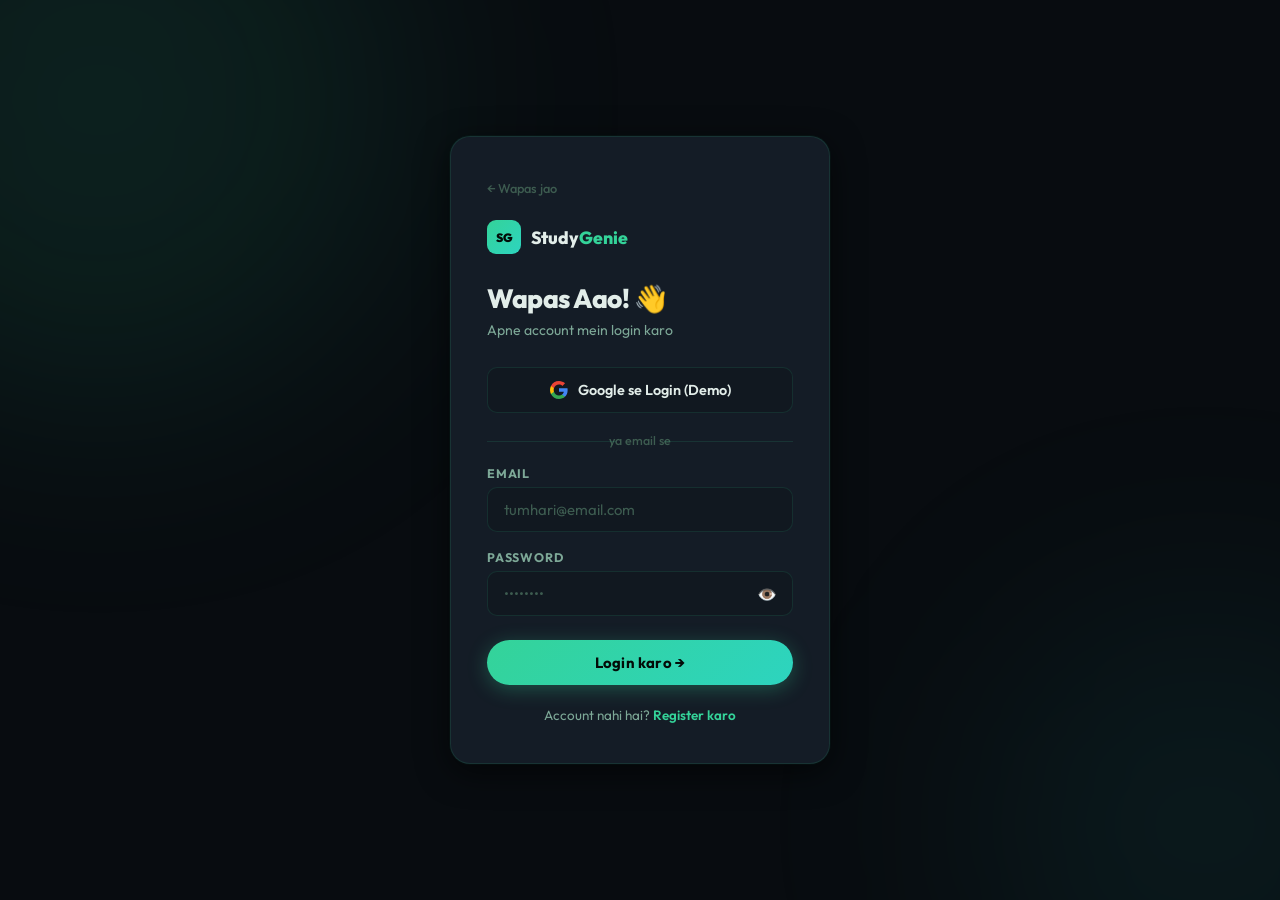
==== studygenie/static/pages/admin.html @ c03339e8 "Add files via upload" ====
<!DOCTYPE html>
<html lang="en">
<head>
  <meta charset="UTF-8"/><meta name="viewport" content="width=device-width, initial-scale=1.0"/>
  <title>Admin Panel — StudyGenie</title>
  <link rel="preconnect" href="https://fonts.googleapis.com"/>
  <link href="https://fonts.googleapis.com/css2?family=Outfit:wght@400;500;600;700;800;900&family=DM+Mono:wght@400;500&display=swap" rel="stylesheet"/>
  <link rel="stylesheet" href="../css/theme.css"/>
  <link rel="stylesheet" href="../css/admin.css"/>
</head>
<body>
  <div class="bg-glow glow-1"></div>

  <aside class="admin-sidebar">
    <div class="admin-logo">
      <div class="logo-mark">SG</div>
      Study<em>Genie</em>
    </div>
    <nav class="admin-nav">
      <button class="nav-item active" onclick="showTab('dashboard',this)">📊 Dashboard</button>
      <button class="nav-item" onclick="showTab('users',this)">👥 Users</button>
      <button class="nav-item" onclick="showTab('files',this)">📁 Files</button>
      <button class="nav-item" onclick="showTab('sessions',this)">💬 Sessions</button>
    </nav>
    <button class="logout-btn" onclick="logout()">🚪 Logout</button>
  </aside>

  <main class="admin-main">
    <header class="admin-header">
      <h1 id="pageTitle">Dashboard</h1>
      <div class="admin-user"><span>👑</span><span id="adminName">Admin</span></div>
    </header>

    <!-- DASHBOARD -->
    <div id="tab-dashboard" class="tab-content">
      <div class="stats-grid">
        <div class="stat-card"><div class="stat-icon">👥</div><div class="stat-num" id="totalUsers">—</div><div class="stat-lbl">Total Users</div></div>
        <div class="stat-card"><div class="stat-icon">📁</div><div class="stat-num" id="totalFiles">—</div><div class="stat-lbl">Files Uploaded</div></div>
        <div class="stat-card"><div class="stat-icon">💬</div><div class="stat-num" id="totalSessions">—</div><div class="stat-lbl">Sessions</div></div>
        <div class="stat-card"><div class="stat-icon">✅</div><div class="stat-num" id="totalMessages">—</div><div class="stat-lbl">Messages</div></div>
      </div>
      <div class="section-card">
        <h2>👥 Recent Users</h2>
        <table class="admin-table" id="recentUsersTable">
          <thead><tr><th>Name</th><th>Email</th><th>Role</th><th>Joined</th><th>Action</th></tr></thead>
          <tbody><tr><td colspan="5" style="text-align:center;padding:24px;color:var(--text3)">Loading...</td></tr></tbody>
        </table>
      </div>
    </div>

    <!-- USERS -->
    <div id="tab-users" class="tab-content hidden">
      <div class="tab-header">
        <h2>All Users</h2>
        <button class="btn-primary" onclick="document.getElementById('addUserForm').classList.toggle('hidden')">+ Add User</button>
      </div>
      <div id="addUserForm" class="form-card hidden">
        <h3>Naya User Banao</h3>
        <div class="form-row">
          <div class="form-group"><label class="form-label">Name</label><input id="newName" class="input-field" placeholder="Full name"/></div>
          <div class="form-group"><label class="form-label">Email</label><input id="newEmail" class="input-field" type="email" placeholder="email@example.com"/></div>
          <div class="form-group"><label class="form-label">Password</label><input id="newPass" class="input-field" type="password" placeholder="Password"/></div>
          <div class="form-group"><label class="form-label">Role</label>
            <select id="newRole" class="input-field">
              <option value="student">Student</option>
              <option value="admin">Admin</option>
            </select>
          </div>
        </div>
        <button class="btn-primary" onclick="addUser()">✓ User Banao</button>
      </div>
      <div class="section-card" style="padding:0;overflow:hidden">
        <table class="admin-table" id="usersTable">
          <thead><tr><th>ID</th><th>Name</th><th>Email</th><th>Role</th><th>Joined</th><th>Actions</th></tr></thead>
          <tbody><tr><td colspan="6" style="text-align:center;padding:24px;color:var(--text3)">Loading...</td></tr></tbody>
        </table>
      </div>
    </div>

    <!-- FILES -->
    <div id="tab-files" class="tab-content hidden">
      <div class="tab-header"><h2>All Files</h2></div>
      <div class="section-card" style="padding:0;overflow:hidden">
        <table class="admin-table" id="filesTable">
          <thead><tr><th>File Name</th><th>Type</th><th>Size</th><th>User</th><th>Date</th><th>Action</th></tr></thead>
          <tbody><tr><td colspan="6" style="text-align:center;padding:24px;color:var(--text3)">Loading...</td></tr></tbody>
        </table>
      </div>
    </div>

    <!-- SESSIONS -->
    <div id="tab-sessions" class="tab-content hidden">
      <div class="tab-header"><h2>Study Sessions</h2></div>
      <div class="section-card" style="padding:0;overflow:hidden">
        <table class="admin-table" id="sessionsTable">
          <thead><tr><th>User</th><th>Topic</th><th>Questions</th><th>Correct</th><th>Date</th></tr></thead>
          <tbody><tr><td colspan="5" style="text-align:center;padding:24px;color:var(--text3)">Loading...</td></tr></tbody>
        </table>
      </div>
    </div>
  </main>

  <script>
    const API = 'http://localhost:5000/api';
    const user = JSON.parse(localStorage.getItem('srt_user') || '{}');
    if (!user.id || user.role !== 'admin') window.location.href = 'login.html';
    document.getElementById('adminName').textContent = user.name || user.email;

    function logout() { localStorage.removeItem('srt_user'); window.location.href = 'login.html'; }

    async function apiFetch(url) {
      const res = await fetch(API + url);
      return res.json();
    }
    async function apiPost(url, body) {
      const res = await fetch(API + url, { method: 'POST', headers: {'Content-Type':'application/json'}, body: JSON.stringify(body) });
      return res.json();
    }
    async function apiDelete(url) { await fetch(API + url, { method: 'DELETE' }); }
    async function apiPut(url, body) {
      const res = await fetch(API + url, { method: 'PUT', headers: {'Content-Type':'application/json'}, body: JSON.stringify(body) });
      return res.json();
    }

    function formatSize(b) {
      if (!b) return 'N/A';
      if (b < 1024) return b + ' B';
      if (b < 1048576) return (b/1024).toFixed(1) + ' KB';
      return (b/1048576).toFixed(1) + ' MB';
    }

    function showTab(tab, btn) {
      document.querySelectorAll('.tab-content').forEach(t => t.classList.add('hidden'));
      document.querySelectorAll('.nav-item').forEach(b => b.classList.remove('active'));
      document.getElementById('tab-' + tab).classList.remove('hidden');
      if (btn) btn.classList.add('active');
      const titles = { dashboard: 'Dashboard', users: 'Users', files: 'Files', sessions: 'Sessions' };
      document.getElementById('pageTitle').textContent = titles[tab];
      if (tab === 'dashboard') loadDashboard();
      else if (tab === 'users') loadUsers();
      else if (tab === 'files') loadFiles();
      else if (tab === 'sessions') loadSessions();
    }

    async function loadDashboard() {
      try {
        const stats = await apiFetch('/admin/stats');
        document.getElementById('totalUsers').textContent = stats.users ?? '—';
        document.getElementById('totalFiles').textContent = stats.files ?? '—';
        document.getElementById('totalSessions').textContent = stats.sessions ?? '—';
        document.getElementById('totalMessages').textContent = stats.messages ?? '—';

        const users = await apiFetch('/admin/users');
        const recent = users.slice(0, 5);
        const tbody = document.querySelector('#recentUsersTable tbody');
        tbody.innerHTML = recent.length ? recent.map(u => `
          <tr>
            <td><strong>${u.name}</strong></td>
            <td style="color:var(--text3)">${u.email}</td>
            <td><span class="role-badge ${u.role}">${u.role}</span></td>
            <td style="color:var(--text3)">${(u.created_at||'').slice(0,10) || 'N/A'}</td>
            <td><button class="action-btn danger" onclick="deleteUser(${u.id})">🗑️</button></td>
          </tr>`).join('')
          : '<tr><td colspan="5" style="text-align:center;color:var(--text3);padding:24px">No users yet</td></tr>';
      } catch(e) {
        document.querySelector('#recentUsersTable tbody').innerHTML =
          '<tr><td colspan="5" style="color:var(--rose);padding:16px">⚠️ Backend se connect nahi hua! python server.py chala rahe ho?</td></tr>';
      }
    }

    async function loadUsers() {
      try {
        const users = await apiFetch('/admin/users');
        const tbody = document.querySelector('#usersTable tbody');
        tbody.innerHTML = users.length ? users.map(u => `
          <tr>
            <td style="color:var(--text3);font-size:0.75rem">#${u.id}</td>
            <td><strong>${u.name}</strong></td>
            <td style="color:var(--text3)">${u.email}</td>
            <td><span class="role-badge ${u.role}">${u.role}</span></td>
            <td style="color:var(--text3)">${(u.created_at||'').slice(0,10) || 'N/A'}</td>
            <td>
              <button class="action-btn" onclick="toggleRole(${u.id})">🔄 Role</button>
              <button class="action-btn danger" onclick="deleteUser(${u.id})">🗑️ Delete</button>
            </td>
          </tr>`).join('')
          : '<tr><td colspan="6" style="text-align:center;color:var(--text3);padding:24px">No users</td></tr>';
      } catch(e) {
        document.querySelector('#usersTable tbody').innerHTML =
          '<tr><td colspan="6" style="color:var(--rose);padding:16px">⚠️ Server error</td></tr>';
      }
    }

    async function loadFiles() {
      try {
        const files = await apiFetch('/admin/files');
        const tbody = document.querySelector('#filesTable tbody');
        tbody.innerHTML = files.length ? files.map(f => `
          <tr>
            <td><strong>${f.original_name}</strong></td>
            <td><span class="type-badge">${f.file_category || f.file_type || 'file'}</span></td>
            <td style="color:var(--text3)">${formatSize(f.file_size)}</td>
            <td style="color:var(--text3)">${f.user_name || 'Unknown'}</td>
            <td style="color:var(--text3)">${(f.uploaded_at||'').slice(0,10) || 'N/A'}</td>
            <td><button class="action-btn danger" onclick="deleteFile(${f.id})">🗑️ Delete</button></td>
          </tr>`).join('')
          : '<tr><td colspan="6" style="text-align:center;color:var(--text3);padding:24px">No files uploaded</td></tr>';
      } catch(e) {
        document.querySelector('#filesTable tbody').innerHTML =
          '<tr><td colspan="6" style="color:var(--rose);padding:16px">⚠️ Server error</td></tr>';
      }
    }

    async function loadSessions() {
      try {
        const sessions = await apiFetch('/admin/sessions');
        const tbody = document.querySelector('#sessionsTable tbody');
        tbody.innerHTML = sessions.length ? sessions.map(s => {
          const acc = s.questions_asked > 0
            ? Math.round(s.correct_answers / s.questions_asked * 100) + '%' : '—';
          return `<tr>
            <td><strong>${s.user_name || 'Unknown'}</strong></td>
            <td>${s.topic || 'General'}</td>
            <td style="text-align:center">${s.questions_asked || 0}</td>
            <td style="text-align:center;color:var(--green)">${s.correct_answers || 0} <small style="color:var(--text3)">(${acc})</small></td>
            <td style="color:var(--text3)">${(s.started_at||'').slice(0,10) || 'N/A'}</td>
          </tr>`;
        }).join('')
          : '<tr><td colspan="5" style="text-align:center;color:var(--text3);padding:24px">No sessions yet</td></tr>';
      } catch(e) {
        document.querySelector('#sessionsTable tbody').innerHTML =
          '<tr><td colspan="5" style="color:var(--rose);padding:16px">⚠️ Server error</td></tr>';
      }
    }

    async function deleteUser(id) {
      if (!confirm('Is user ko delete karna chahte ho?')) return;
      await apiDelete(`/admin/users/${id}`);
      loadDashboard(); loadUsers();
    }
    async function deleteFile(id) {
      if (!confirm('Is file ko delete karna chahte ho?')) return;
      await apiDelete(`/files/${id}`);
      loadFiles();
    }
    async function toggleRole(id) {
      await apiPut(`/admin/users/${id}/role`, {});
      loadUsers();
    }
    async function addUser() {
      const name = document.getElementById('newName').value.trim();
      const email = document.getElementById('newEmail').value.trim();
      const pass = document.getElementById('newPass').value.trim();
      const role = document.getElementById('newRole').value;
      if (!name || !email || !pass) { alert('Sab fields bharo!'); return; }
      const data = await apiPost('/register', { name, email, password: pass, role });
      if (data.error) { alert(data.error); return; }
      document.getElementById('addUserForm').classList.add('hidden');
      document.getElementById('newName').value = '';
      document.getElementById('newEmail').value = '';
      document.getElementById('newPass').value = '';
      loadUsers(); loadDashboard();
    }

    // Initialize
    loadDashboard();
  </script>
</body>
</html>
---- studygenie/static/css/theme.css ----
/* ===== STUDYGENIE — DARK EMERALD THEME ===== */

:root {
  --bg: #080c10;
  --bg2: #0c1117;
  --bg3: #111820;
  --surface: #141c26;
  --surface2: #1a2535;
  --surface3: #1f2d40;

  --border: rgba(52, 211, 153, 0.12);
  --border2: rgba(52, 211, 153, 0.28);
  --border3: rgba(52, 211, 153, 0.45);

  --green: #34d399;
  --green-dark: #059669;
  --green-glow: rgba(52, 211, 153, 0.15);
  --teal: #2dd4bf;
  --blue: #38bdf8;
  --amber: #fbbf24;
  --rose: #fb7185;
  --violet: #a78bfa;
  --red: #ef4444;
  --yellow: #f59e0b;

  --text: #e2ede9;
  --text2: #7da897;
  --text3: #3d5c50;

  --gradient: linear-gradient(135deg, #34d399, #2dd4bf);
  --gradient2: linear-gradient(135deg, #059669, #34d399);
  --gradient3: linear-gradient(135deg, #34d399, #38bdf8);
  --glow: 0 0 40px rgba(52, 211, 153, 0.2);
  --shadow: 0 8px 32px rgba(0,0,0,0.6);

  --radius: 14px;
  --radius-sm: 10px;
  --radius-xs: 6px;

  --font: 'Outfit', sans-serif;
  --font-body: 'Outfit', sans-serif;
  --font-mono: 'DM Mono', monospace;
}

*, *::before, *::after { box-sizing: border-box; margin: 0; padding: 0; }
html { scroll-behavior: smooth; }

body {
  font-family: var(--font-body);
  background: var(--bg);
  color: var(--text);
  min-height: 100vh;
  overflow-x: hidden;
  -webkit-font-smoothing: antialiased;
}

::-webkit-scrollbar { width: 5px; }
::-webkit-scrollbar-track { background: var(--bg); }
::-webkit-scrollbar-thumb { background: var(--green-dark); border-radius: 99px; }
::-webkit-scrollbar-thumb:hover { background: var(--green); }

.gradient-text {
  background: var(--gradient);
  -webkit-background-clip: text;
  -webkit-text-fill-color: transparent;
  background-clip: text;
}

.btn-primary {
  display: inline-flex; align-items: center; gap: 8px;
  padding: 13px 26px;
  background: var(--gradient);
  color: #030c08;
  border: none; border-radius: 99px;
  font-family: var(--font); font-size: 0.93rem; font-weight: 700;
  cursor: pointer; text-decoration: none;
  transition: all 0.25s cubic-bezier(.4,0,.2,1);
  box-shadow: 0 4px 20px rgba(52,211,153,0.3);
  letter-spacing: 0.2px;
}
.btn-primary:hover { transform: translateY(-2px); box-shadow: 0 8px 30px rgba(52,211,153,0.45); filter: brightness(1.06); }
.btn-primary:active { transform: translateY(0); }

.btn-ghost {
  display: inline-flex; align-items: center; gap: 8px;
  padding: 13px 26px;
  background: transparent; color: var(--green);
  border: 1.5px solid var(--border2); border-radius: 99px;
  font-family: var(--font); font-size: 0.93rem; font-weight: 600;
  cursor: pointer; text-decoration: none; transition: all 0.25s;
}
.btn-ghost:hover { background: rgba(52,211,153,0.08); border-color: var(--green); }

.btn-large { padding: 16px 36px; font-size: 1.05rem; }

.card {
  background: var(--surface); border: 1px solid var(--border);
  border-radius: var(--radius); padding: 24px; backdrop-filter: blur(10px);
}

.input-field {
  width: 100%; padding: 12px 16px;
  background: var(--bg3); border: 1.5px solid var(--border);
  border-radius: var(--radius-sm); color: var(--text);
  font-family: var(--font-body); font-size: 0.93rem; outline: none; transition: all 0.2s;
}
.input-field:focus { border-color: var(--green); box-shadow: 0 0 0 3px rgba(52,211,153,0.1); background: var(--surface); }
.input-field::placeholder { color: var(--text3); }

select.input-field { cursor: pointer; }
select.input-field option { background: var(--bg3); }

.form-label {
  display: block; font-size: 0.78rem; font-weight: 700;
  color: var(--text2); margin-bottom: 6px;
  letter-spacing: 0.8px; text-transform: uppercase;
}

.form-group { margin-bottom: 18px; }

.alert {
  padding: 12px 16px; border-radius: var(--radius-sm);
  font-size: 0.88rem; margin-bottom: 16px;
}
.alert-error { background: rgba(251,113,133,0.1); border: 1px solid rgba(251,113,133,0.3); color: #fda4af; }
.alert-success { background: rgba(52,211,153,0.1); border: 1px solid rgba(52,211,153,0.3); color: var(--green); }

.hidden { display: none !important; }
---- studygenie/static/css/admin.css ----
/* ===== ADMIN PAGE ===== */

body { display: flex; overflow: hidden; }

.bg-glow {
  position: fixed; pointer-events: none; z-index: 0;
  border-radius: 50%; filter: blur(120px); opacity: 0.07;
}
.glow-1 { width: 800px; height: 800px; background: var(--green); top: -300px; right: -200px; }

/* SIDEBAR */
.admin-sidebar {
  width: 220px; flex-shrink: 0; height: 100vh;
  background: var(--bg2); border-right: 1px solid var(--border);
  padding: 20px 14px; display: flex; flex-direction: column; gap: 4px;
  position: relative; z-index: 1;
}

.admin-logo {
  font-family: var(--font); font-size: 1rem; font-weight: 800;
  padding: 8px 10px; margin-bottom: 16px;
  display: flex; align-items: center; gap: 8px;
}
.admin-logo em { color: var(--green); font-style: normal; }

.admin-nav { display: flex; flex-direction: column; gap: 3px; }

.nav-item {
  padding: 10px 14px; border-radius: var(--radius-sm);
  border: none; background: transparent;
  color: var(--text2); font-family: var(--font);
  font-size: 0.86rem; font-weight: 600; cursor: pointer;
  text-align: left; transition: all 0.2s; border-left: 3px solid transparent;
}
.nav-item:hover { background: rgba(52,211,153,0.08); color: var(--green); }
.nav-item.active {
  background: rgba(52,211,153,0.12); color: var(--green);
  border-left-color: var(--green);
}

.logout-btn {
  padding: 10px 14px; border-radius: var(--radius-sm);
  border: 1px solid var(--border); background: transparent;
  color: var(--text3); font-family: var(--font);
  font-size: 0.84rem; cursor: pointer; transition: all 0.2s;
  text-align: left; margin-top: auto;
}
.logout-btn:hover { border-color: var(--rose); color: var(--rose); }

/* MAIN */
.admin-main {
  flex: 1; height: 100vh; overflow-y: auto;
  padding: 0; position: relative; z-index: 1;
}
.admin-main::-webkit-scrollbar { width: 4px; }
.admin-main::-webkit-scrollbar-thumb { background: var(--border); }

.admin-header {
  display: flex; align-items: center; justify-content: space-between;
  padding: 18px 28px; border-bottom: 1px solid var(--border);
  background: var(--bg2); position: sticky; top: 0; z-index: 10;
}
.admin-header h1 { font-family: var(--font); font-size: 1.25rem; font-weight: 800; }

.admin-user {
  display: flex; align-items: center; gap: 8px;
  padding: 6px 14px; border-radius: 99px;
  background: var(--surface); border: 1px solid var(--border);
  font-size: 0.8rem; color: var(--text2);
}

/* TAB CONTENT */
.tab-content { padding: 24px 28px; }

/* STATS GRID */
.stats-grid {
  display: grid; grid-template-columns: repeat(auto-fit, minmax(180px, 1fr));
  gap: 16px; margin-bottom: 24px;
}

.stat-card {
  background: var(--surface); border: 1px solid var(--border);
  border-radius: var(--radius); padding: 22px; text-align: center;
  transition: all 0.25s; cursor: default;
}
.stat-card:hover { border-color: var(--border2); transform: translateY(-3px); box-shadow: 0 8px 24px rgba(52,211,153,0.08); }
.stat-icon { font-size: 1.7rem; margin-bottom: 10px; }
.stat-num { font-family: var(--font); font-size: 2rem; font-weight: 800; color: var(--green); }
.stat-lbl { color: var(--text3); font-size: 0.78rem; margin-top: 4px; font-weight: 500; letter-spacing: 0.5px; }

/* SECTION CARD */
.section-card {
  background: var(--surface); border: 1px solid var(--border);
  border-radius: var(--radius); padding: 20px 24px;
}
.section-card h2 { font-family: var(--font); font-size: 0.95rem; font-weight: 700; margin-bottom: 18px; color: var(--text2); text-transform: uppercase; letter-spacing: 0.8px; }

/* TAB HEADER */
.tab-header {
  display: flex; align-items: center; justify-content: space-between; margin-bottom: 18px;
}
.tab-header h2 { font-family: var(--font); font-size: 1.1rem; font-weight: 700; }

/* FORM CARD */
.form-card {
  background: var(--surface); border: 1px solid var(--border2);
  border-radius: var(--radius); padding: 20px 24px; margin-bottom: 20px;
}
.form-card h3 { font-family: var(--font); font-size: 0.95rem; font-weight: 700; margin-bottom: 16px; }

.form-row {
  display: grid; grid-template-columns: repeat(auto-fit, minmax(180px, 1fr));
  gap: 14px; margin-bottom: 16px;
}

/* TABLE */
.admin-table {
  width: 100%; border-collapse: collapse;
  font-size: 0.84rem;
}
.admin-table th {
  text-align: left; padding: 10px 14px;
  border-bottom: 1px solid var(--border);
  color: var(--text3); font-size: 0.72rem; font-weight: 700;
  text-transform: uppercase; letter-spacing: 0.8px;
}
.admin-table td {
  padding: 12px 14px; border-bottom: 1px solid var(--border);
  color: var(--text2); vertical-align: middle;
}
.admin-table tr:last-child td { border-bottom: none; }
.admin-table tbody tr:hover td { background: rgba(52,211,153,0.03); }

.role-badge {
  display: inline-block; padding: 3px 10px; border-radius: 99px;
  font-size: 0.7rem; font-weight: 700; text-transform: uppercase; letter-spacing: 0.5px;
}
.role-badge.admin { background: rgba(52,211,153,0.12); color: var(--green); border: 1px solid var(--border2); }
.role-badge.student { background: rgba(56,189,248,0.1); color: var(--blue); border: 1px solid rgba(56,189,248,0.25); }

.type-badge {
  display: inline-block; padding: 3px 10px; border-radius: 99px;
  font-size: 0.7rem; font-weight: 600;
  background: rgba(167,139,250,0.1); color: var(--violet);
  border: 1px solid rgba(167,139,250,0.25);
}

.action-btn {
  padding: 5px 12px; border-radius: 6px;
  border: 1px solid var(--border); background: transparent;
  color: var(--text2); font-size: 0.76rem; font-weight: 600;
  cursor: pointer; transition: all 0.2s; font-family: var(--font);
  margin-right: 4px;
}
.action-btn:hover { border-color: var(--green); color: var(--green); background: rgba(52,211,153,0.06); }
.action-btn.danger:hover { border-color: var(--rose); color: var(--rose); background: rgba(251,113,133,0.06); }
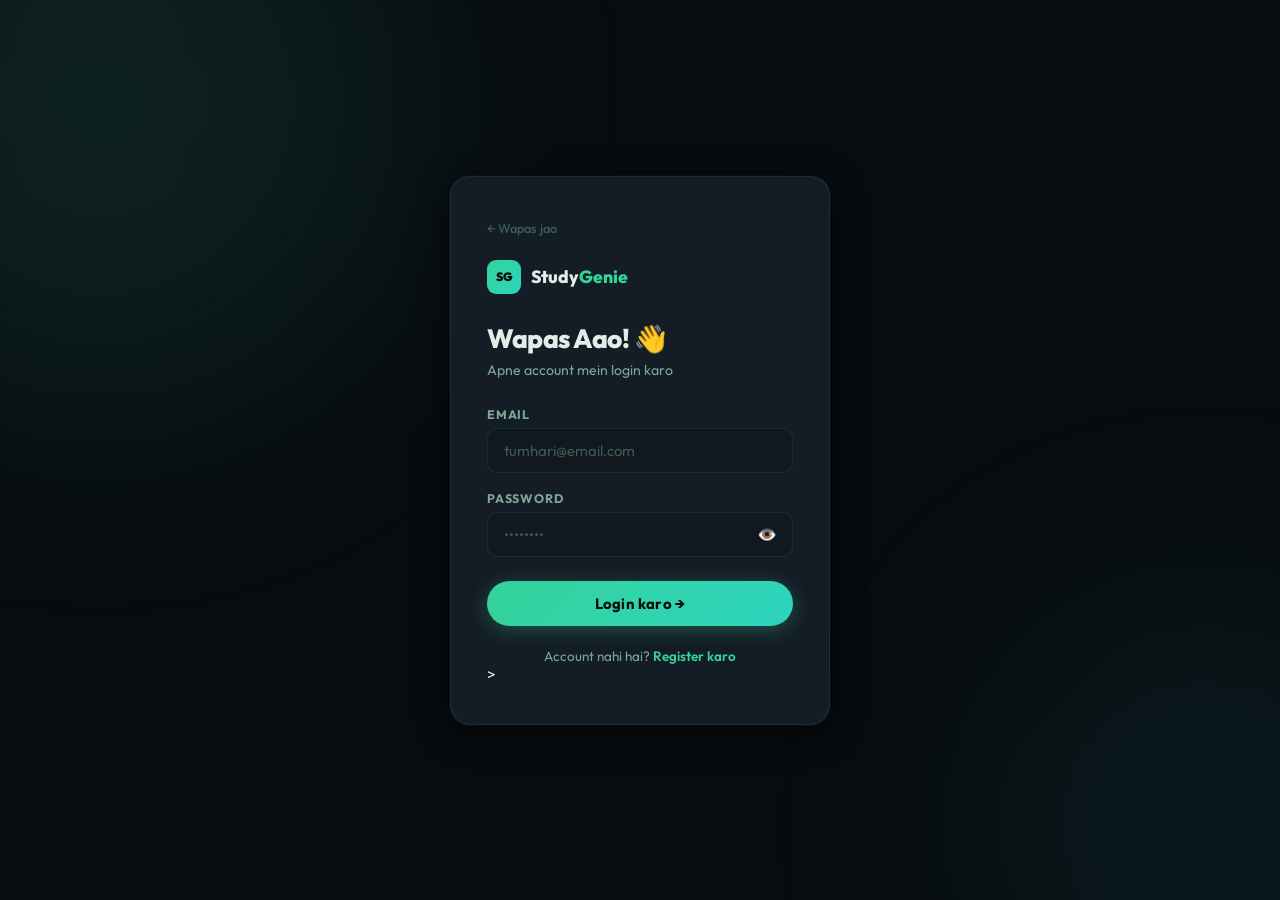
==== commit 3a5cb344: "Update API URL to production endpoint" ====
--- a/studygenie/static/pages/admin.html
+++ b/studygenie/static/pages/admin.html
@@ -101,7 +101,7 @@
   </main>
 
   <script>
-    const API = 'http://localhost:5000/api';
+    const API = "https://studygenie-tio9.onrender.com/api";
     const user = JSON.parse(localStorage.getItem('srt_user') || '{}');
     if (!user.id || user.role !== 'admin') window.location.href = 'login.html';
     document.getElementById('adminName').textContent = user.name || user.email;
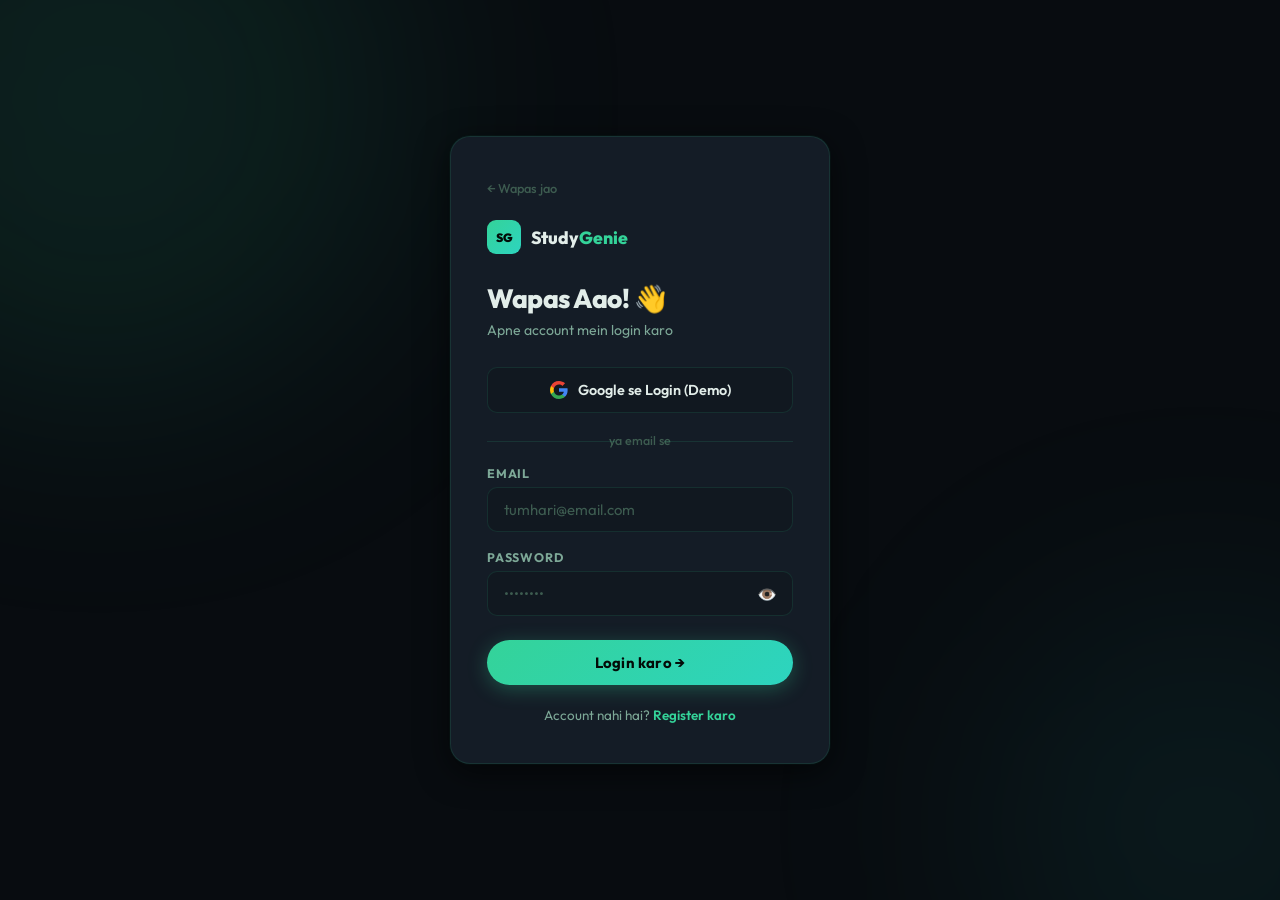
==== commit 725e0497: "Add files via upload" ====
--- a/studygenie/static/pages/admin.html
+++ b/studygenie/static/pages/admin.html
@@ -101,7 +101,7 @@
   </main>
 
   <script>
-    const API = "https://studygenie-tio9.onrender.com/api";
+    const API = 'http://localhost:5000/api';
     const user = JSON.parse(localStorage.getItem('srt_user') || '{}');
     if (!user.id || user.role !== 'admin') window.location.href = 'login.html';
     document.getElementById('adminName').textContent = user.name || user.email;
